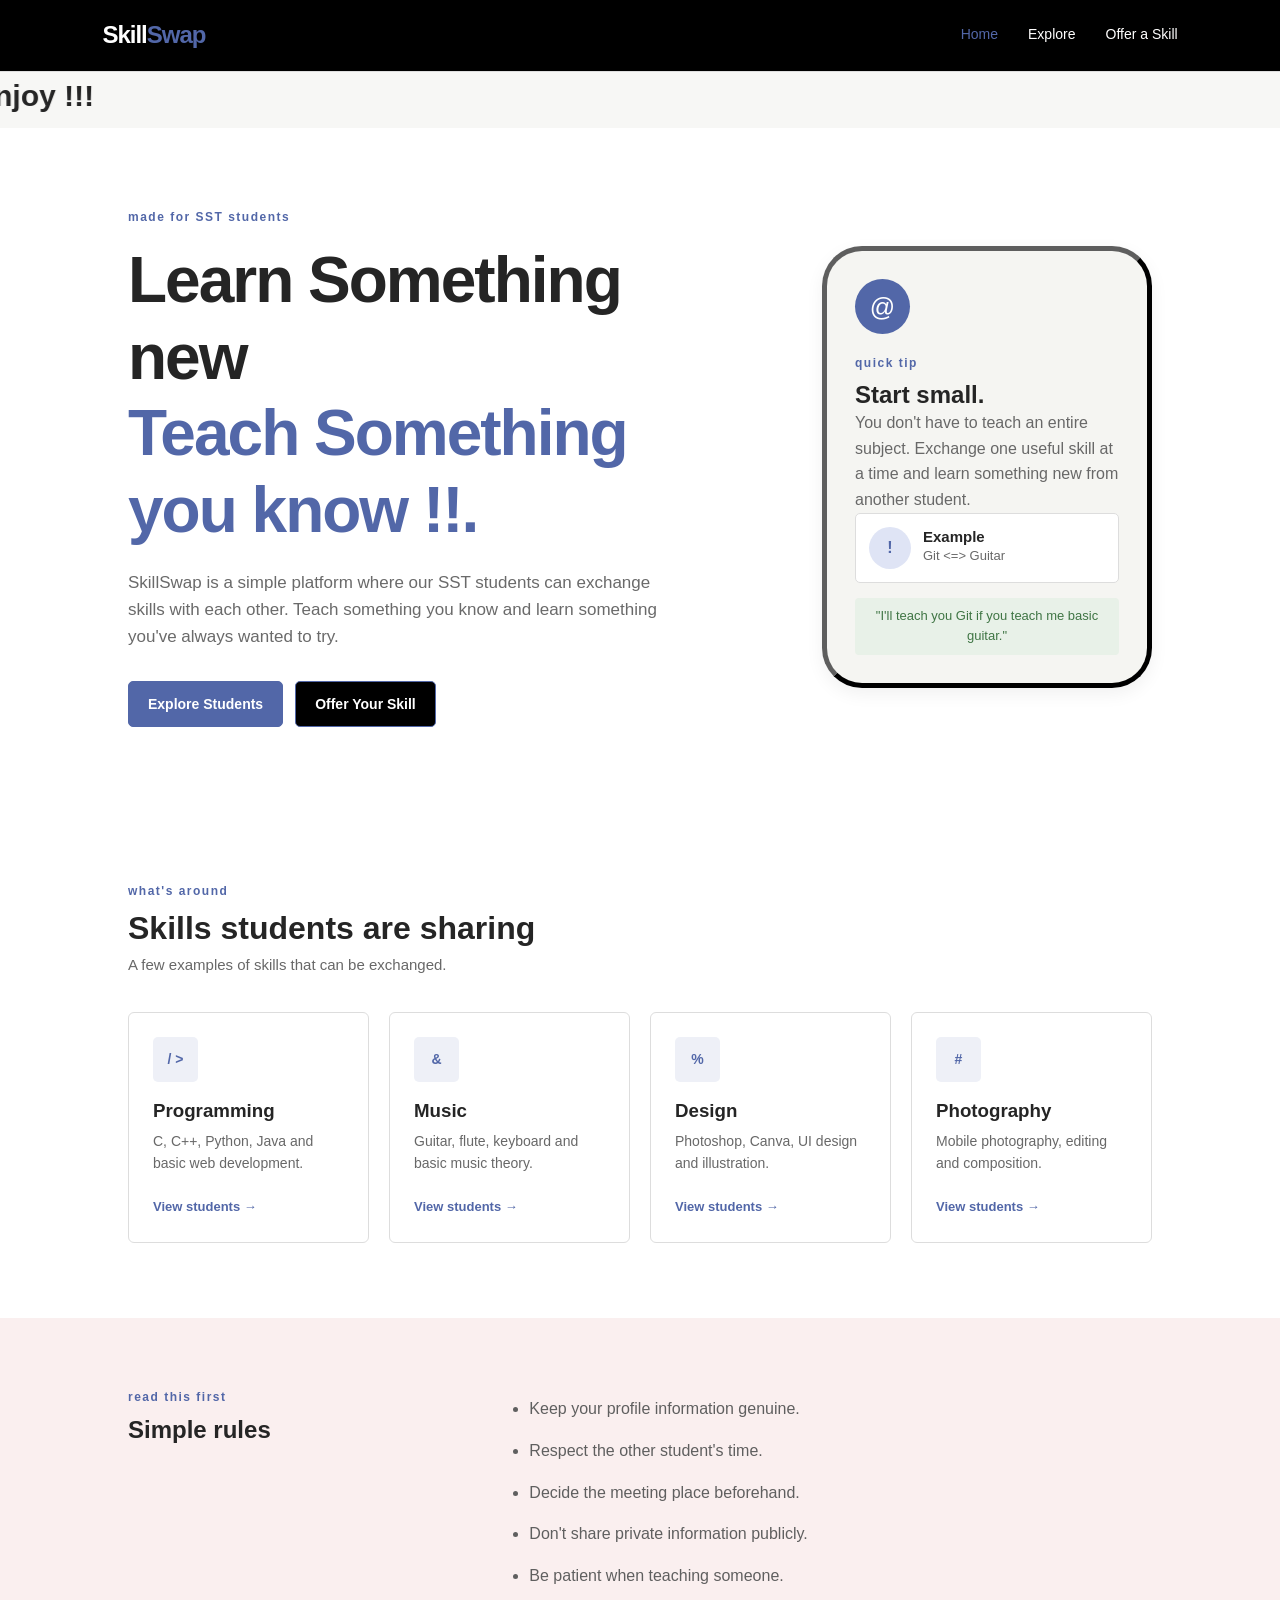
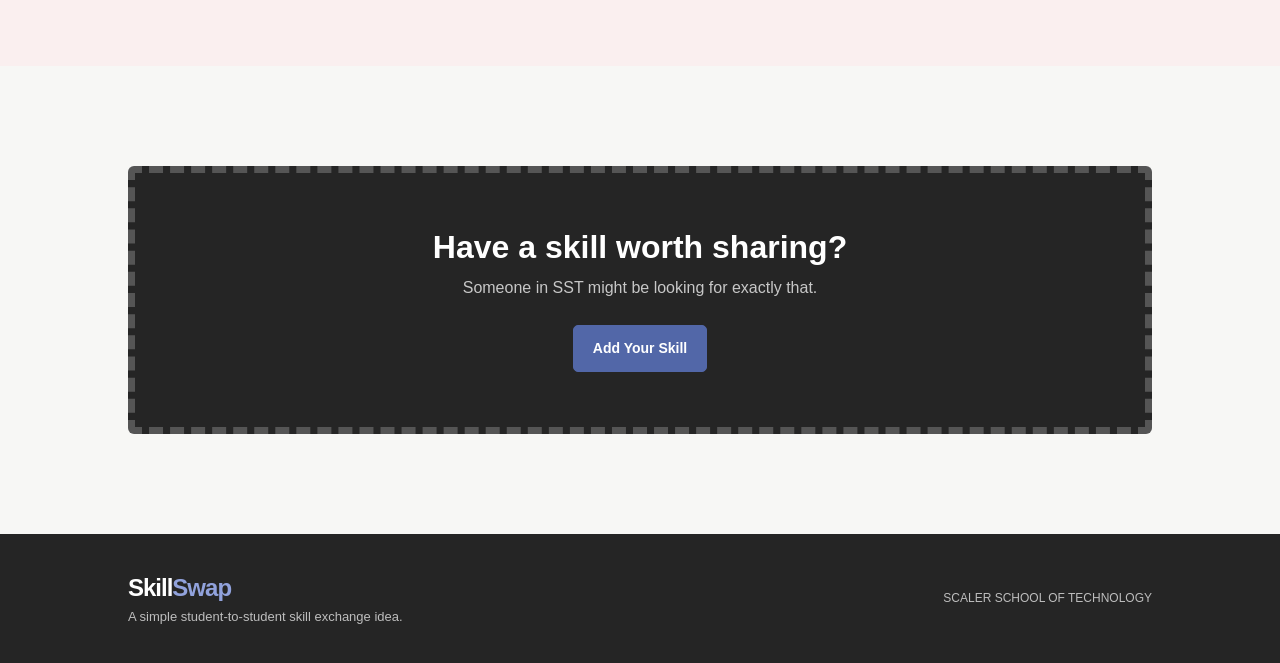
==== index.html @ c4bdd3e6 "Add files via upload" ====
<!DOCTYPE html>
<html lang="en">
<head>
    <meta charset="UTF-8">
    <meta name="viewport" content="width=device-width, initial-scale=1.0">
    <title>SkillSwap | Student Skill Exchange</title>
    <link rel="stylesheet" href="style.css">
</head>
<body>

    <header class="site-header">
        <div class="logo">Skill<span>Swap</span></div>
        <nav class="navigation">
            <a href="index.html" class="active">Home</a>
            <a href="explore.html">Explore</a>
            <a href="offer.html">Offer a Skill</a>
        </nav>
    </header>

    <main>
      <marquee direction="right" >
               Teach Learn & Enjoy !!!
             </marquee>
        <section class="hero">
            <div class="hero-text">
                
                <p class="small-title">made for SST students</p>
                <h1>
                    Learn Something new
                    <span>Teach Something you know !!.</span>
                </h1>
                <p class="intro">
                    SkillSwap is a simple platform where our SST students can exchange
                    skills with each other. Teach something you know and learn something
                    you've always wanted to try.
                </p>
                <div class="hero-links">
                    <a href="explore.html" class="button">Explore Students</a>
                    <a href="offer.html" class="button outline">Offer Your Skill</a>
                </div>
            </div>

            <div class="exchange-box">
                <div class="exchange-icon">@</div>
                <p class="small-title">quick tip</p>
                <h2>Start small.</h2>
                <p>
                    You don't have to teach an entire subject. Exchange one useful
                    skill at a time and learn something new from another student.
                </p>

                <div class="exchange-person">
                    <div class="avatar">!</div>
                    <div>
                        <h3>Example</h3>
                        <p>Git <=> Guitar</p>
                    </div>
                </div>

                <p class="match-text">"I'll teach you Git if you teach me basic guitar."</p>
            </div>
        </section>

        <!-- skill categories on the homepage -->
        <section class="section">
            <div class="section-title">
                <p class="small-title">what's around</p>
                <h2>Skills students are sharing</h2>
                <p>A few examples of skills that can be exchanged.</p>
            </div>

            <div class="skill-grid">
                <article class="skill-card">
                    <div class="skill-symbol">/ ></div>
                    <h3>Programming</h3>
                    <p>C, C++, Python, Java and basic web development.</p>
                    <a href="explore.html">View students →</a>
                </article>

                <article class="skill-card">
                    <div class="skill-symbol">&</div>
                    <h3>Music</h3>
                    <p>Guitar, flute, keyboard and basic music theory.</p>
                    <a href="explore.html">View students →</a>
                </article>

                <article class="skill-card">
                    <div class="skill-symbol">%</div>
                    <h3>Design</h3>
                    <p>Photoshop, Canva, UI design and illustration.</p>
                    <a href="explore.html">View students →</a>
                </article>

                <article class="skill-card">
                    <div class="skill-symbol">#</div>
                    <h3>Photography</h3>
                    <p>Mobile photography, editing and composition.</p>
                    <a href="explore.html">View students →</a>
                </article>
            </div>
        </section>

        <!-- rules -->
        <section class="rules-section">
            <div>
                <p class="small-title">read this first</p>
                <h2>Simple rules</h2>
            </div>
            <ul class="rules">
                <li>Keep your profile information genuine.</li>
                <li>Respect the other student's time.</li>
                <li>Decide the meeting place beforehand.</li>
                <li>Don't share private information publicly.</li>
                <li>Be patient when teaching someone.</li>
            </ul>
        </section>

        <!-- cta -->
        <section class="home-cta">
            <h2>Have a skill worth sharing?</h2>
            <p>Someone in SST might be looking for exactly that.</p>
            <a href="offer.html" class="button">Add Your Skill</a>
        </section>
    </main>

    <footer>
        <div class="footer-content">
            <div class="logo">Skill<span>Swap</span></div>
            <p>A simple student-to-student skill exchange idea.</p>
        </div>
        <p class="copyright">SCALER SCHOOL OF TECHNOLOGY</p>
    </footer>

</body>
</html>
---- style.css ----
/* reset */
* {
    margin: 0;
    padding: 0;
    box-sizing: border-box;
}

body {
    font-family: Arial, Helvetica, sans-serif;
    background-color: #f7f7f5;
    color: #252525;
    line-height: 1.6;
}

a {
    color: inherit;
}

h1, h2, h3 {
    line-height: 1.2;
}

p {
    color: #686868;
}

marquee{
    font-size:30px;
    font-weight: bolder;
}

.small-title {
    color: #5267a8;
    font-size: 12px;
    font-weight: bold;
    letter-spacing: 1.5px;
    margin-bottom: 8px;
}

/* header */
.site-header {
    height: 72px;
    padding: 0 8%;
    background-color: black;
    border-bottom: 1px solid #dedede;
    display: flex;
    align-items: center;
    justify-content: space-between;
    position: sticky;
}

.logo {
    font-size: 24px;
    font-weight: bold;
    letter-spacing: -1px;
    color: white;
}

.logo span {
    color: #5267a8;
}

.navigation {
    display: flex;
    gap: 30px;
}

.navigation a {
    text-decoration: none;
    color: #fffefe;
    font-size: 14px;
    padding: 25px 0;
    border-bottom: 2px solid transparent;
    transition: 0.2s;
}

.navigation a:hover {
    color: #5267a8;
}

.navigation a.active {
    color: #5267a8;
    
}

/* hero */
.hero {
    min-height: 580px;
    padding: 80px 10%;
    background-color: white;
    display: flex;
    align-items: center;
    justify-content: space-between;
    gap: 80px;
}

.hero-text {
    max-width: 600px;
}

.hero h1 {
    font-size: clamp(40px, 5vw, 64px);
    letter-spacing: -2px;
    margin: 15px 0 20px;
}

.hero h1 span {
    display: block;
    color: #5267a8;
}

.intro {
    max-width: 540px;
    font-size: 17px;
    color: #6a6a6a;
}

.hero-links {
    margin-top: 30px;
    display: flex;
    gap: 12px;
    flex-wrap: wrap;
}

.button {
    display: inline-block;
    padding: 11px 19px;
    background-color: #5267a8;
    color: white;
    text-decoration: none;
    border: 1px solid #5267a8;
    border-radius: 5px;
    font-size: 14px;
    font-weight: bold;
    transition: background-color 0.2s, transform 0.2s;
}

.button:hover {
    background-color: #40538c;

}

.button.outline {
    background-color: black;
    color: white;
}

.button.outline:hover {
    background-color: #27282b;
}

/* exchange card on the homepage */
.exchange-box {
    width: 330px;
    padding: 28px;
    background-color: #f5f5f2;
    border: 5px outset #0a0a0a;
    border-radius: 40px;
    box-shadow: 0 6px 18px rgba(0, 0, 0, 0.06);
}

.exchange-icon {
    width: 55px;
    height: 55px;
    display: flex;
    align-items: center;
    justify-content: center;
    background-color: #5267a8;
    color: white;
    border-radius: 50%;
    font-size: 25px;
    margin-bottom: 20px;
}

.exchange-person {
    display: flex;
    align-items: center;
    gap: 12px;
    background-color: white;
    border: 1px solid #ddd;
    padding: 13px;
    border-radius: 5px;
}

.exchange-person h3 {
    font-size: 15px;
}

.exchange-person p {
    font-size: 13px;
}

.avatar {
    width: 42px;
    height: 42px;
    border-radius: 50%;
    display: flex;
    align-items: center;
    justify-content: center;
    background-color: #dfe4f5;
    color: #5267a8;
    font-weight: bold;
}

.avatar.second {
    background-color: #f1dfd8;
    color: #a35e3d;
}

.match-text {
    margin-top: 15px;
    padding: 8px;
    background-color: #e8f1e8;
    color: #3f7544;
    text-align: center;
    border-radius: 4px;
    font-size: 13px;
}

/* generic section wrapper used across pages */
.section {
    padding: 75px 10%;
    background-color: white;
}

.section-title {
    margin-bottom: 35px;
    font-size: 15px;
    
}

.section-title h2 {
    font-size: 32px;
    margin-bottom: 5px;
}

/* skill cards on homepage */
.skill-grid {
    display: grid;
    grid-template-columns: repeat(4, 1fr);
    gap: 20px;
}

.skill-card {
    background-color: white;
    border: 1px solid #ddd;
    padding: 24px;
    border-radius: 6px;
    transition: transform 0.25s, box-shadow 0.25s;
}

.skill-card:hover {
    transform: translateY(-6px);
    box-shadow: 0 12px 25px rgba(0, 0, 0, 0.08);
}

.skill-symbol {
    width: 45px;
    height: 45px;
    display: flex;
    align-items: center;
    justify-content: center;
    background-color: #eef0f7;
    color: #5267a8;
    font-size: 14px;
    font-weight: bold;
    margin-bottom: 18px;
    border-radius: 5px;
}

.skill-card h3 {
    margin-bottom: 8px;
}

.skill-card p {
    font-size: 14px;
    margin-bottom: 18px;
}

.skill-card a {
    color: #5267a8;
    text-decoration: none;
    font-size: 13px;
    font-weight: bold;
}

.skill-card a:hover {
    text-decoration: underline;
}

/* leftover from an earlier "how it works" section, kept in case it comes back */
.how-section {
    padding: 75px 10%;
    background-color: #eeeeea;
}

.steps {
    list-style: none;
    display: flex;
    flex-direction: column;
    max-width: 800px;
    gap: 0;
}

.steps li {
    display: flex;
    gap: 25px;
    padding: 25px 0;
    border-bottom: 1px solid #d2d2ce;
}

.steps li:last-child {
    border-bottom: none;
}

.step-number {
    min-width: 45px;
    height: 45px;
    display: flex;
    align-items: center;
    justify-content: center;
    border: 1px solid #5267a8;
    color: #5267a8;
    border-radius: 50%;
    font-size: 12px;
    font-weight: bold;
}

.steps h3 {
    margin-bottom: 5px;
}

.steps p {
    font-size: 14px;
}

/* rules section */
.rules-section {
    padding: 70px 10%;
    display: grid;
    grid-template-columns: 1fr 2fr;
    gap: 60px;
    background-color: rgb(250, 239, 239);
}

.rules {
    padding-left: 20px;
}

.rules li {
    padding: 8px 0;
    color: #5f5f5f;
}

.home-cta {
    
    margin: 100px 10%;
    padding: 55px 30px;
    text-align: center;
    justify-content: center;
    background-color: #252525;
    color: white;
    border: 7px dashed #555;
    border-radius: 6px;
}

.home-cta h2 {
    font-size: 32px;
    margin-bottom: 8px;
}

.home-cta p {
    color: #c7c7c7;
    margin-bottom: 25px;
}

.page-heading {
    padding: 75px 10%;
    background-color: white;
    border-bottom: 1px solid #ddd;
}

.page-heading h1 {
    font-size: 46px;
    letter-spacing: -1px;
    margin: 10px 0;
}

.page-heading p:not(.small-title) {
    max-width: 650px;
}

.category-list {
    display: flex;
    flex-wrap: wrap;
    gap: 10px;
}

.category-list a {
    text-decoration: none;
    padding: 9px 15px;
    border: 1px solid #ccc;
    background-color: white;
    border-radius: 4px;
    font-size: 14px;
    transition: 0.2s;
}

.category-list a:hover {
    background-color: #5267a8;
    border-color: #5267a8;
    color: white;
}

.light-section {
    background-color: #eeeeea;
}

.student-grid {
    display: grid;
    grid-template-columns: repeat(2, 1fr);
    gap: 20px;
}

.student-card {
    background-color: white;
    border: 1px solid #d8d8d4;
    padding: 25px;
    border-radius: 6px;
    transition: transform 0.2s, border-color 0.2s;
}

.student-card:hover {
    transform: translateY(-4px);
    border-color: #5267a8;
}

.student-header {
    display: flex;
    align-items: center;
    gap: 15px;
    margin-bottom: 25px;
}

.large-avatar {
    width: 52px;
    height: 52px;
    border-radius: 50%;
    display: flex;
    align-items: center;
    justify-content: center;
    background-color: #dfe4f5;
    color: #5267a8;
    font-weight: bold;
    font-size: 18px;
}

.large-avatar.purple {
    background-color: #eadff0;
    color: #865d9c;
}

.large-avatar.orange {
    background-color: #f2e3d8;
    color: #a36840;
}

.large-avatar.green {
    background-color: #dcebdc;
    color: #47794b;
}

.student-header h3 {
    font-size: 17px;
}

.student-header p {
    font-size: 13px;
}

.student-skills {
    display: grid;
    grid-template-columns: 1fr 1fr;
    border-top: 1px solid #eee;
    border-bottom: 1px solid #eee;
    margin-bottom: 18px;
}

.student-skills div {
    padding: 15px 10px;
}

.student-skills div:first-child {
    border-right: 1px solid #eee;
}

.student-skills span {
    display: block;
    font-size: 10px;
    font-weight: bold;
    color: #888;
    letter-spacing: 1px;
    margin-bottom: 4px;
}

.student-skills strong {
    font-size: 14px;
}

.profile-link {
    color: #5267a8;
    text-decoration: none;
    font-size: 13px;
    font-weight: bold;
}

.profile-link:hover {
    text-decoration: underline;
}

.table-container {
    width: 100%;
    overflow-x: auto;
}

table {
    width: 100%;
    border-collapse: collapse;
    background-color: white;
    border: 1px solid #d7d7d3;
}

th, td {
    text-align: left;
    padding: 14px 16px;
    border-bottom: 1px solid #ddd;
    font-size: 14px;
}

th {
    background-color: #eeeeea;
    font-weight: bold;
    color: #444;
}

tbody tr:hover {
    background-color: #f5f6fa;
}

tbody tr:last-child td {
    border-bottom: none;
}

/* not used on any page right now, leaving it here from an earlier version */
.popular-section {
    padding: 60px 10%;
    background-color: white;
    display: grid;
    grid-template-columns: 1fr 2fr;
    gap: 50px;
}

.popular-list {
    display: grid;
    grid-template-columns: repeat(2, 1fr);
    gap: 10px;
    list-style-position: inside;
}

.popular-list li {
    padding: 10px;
    background-color: #f1f1ed;
    border-left: 3px solid #5267a8;
}

.form-section {
    padding: 75px 10%;
    display: grid;
    grid-template-columns: 1fr 1.6fr;
    gap: 70px;
    align-items: start;
}

.form-info {
    position: sticky;
    top: 30px;
}

.form-info h2 {
    font-size: 32px;
    margin: 10px 0 15px;
}

.form-tips {
    margin-top: 25px;
    padding-left: 20px;
}

.form-tips li {
    margin: 10px 0;
    color: #626262;
}

.skill-form {
    background-color: white;
    border: 1px solid #d9d9d5;
    padding: 30px;
    border-radius: 6px;
}

fieldset {
    border: none;
    margin-bottom: 30px;
}

legend {
    font-size: 19px;
    font-weight: bold;
    margin-bottom: 20px;
}

.form-row {
    display: flex;
    gap: 15px;
}

.form-row .form-group {
    width: 50%;
}

.form-group {
    margin-bottom: 20px;
}

.form-group label,
.form-label {
    display: block;
    font-size: 13px;
    font-weight: bold;
    margin-bottom: 7px;
    color: #444;
}

input[type="text"],
input[type="email"],
select,
textarea {
    width: 100%;
    padding: 11px 12px;
    border: 1px solid #ccc;
    border-radius: 4px;
    background-color: white;
    font-family: inherit;
    font-size: 14px;
    outline: none;
    transition: border-color 0.2s, box-shadow 0.2s;
}

input[type="text"]:focus,
input[type="email"]:focus,
select:focus,
textarea:focus {
    border-color: #5267a8;
    box-shadow: 0 0 0 3px #e9ecf5;
}

textarea {
    resize: vertical;
}

.radio-group,
.checkbox-group {
    display: flex;
    flex-wrap: wrap;
    gap: 18px;
}

.radio-group label,
.checkbox-group label {
    font-size: 14px;
    font-weight: normal;
    color: #555;
    display: flex;
    align-items: center;
    gap: 6px;
}

.agreement {
    padding: 15px;
    background-color: #f2f2ee;
    margin-bottom: 20px;
    font-size: 13px;
    color: #555;
}

.submit-button {
    width: 100%;
    padding: 13px;
    border: none;
    border-radius: 4px;
    background-color: #5267a8;
    color: white;
    font-size: 14px;
    font-weight: bold;
    cursor: pointer;
    transition: 0.2s;
}

.submit-button:hover {
    background-color: #40538c;
    transform: translateY(-2px);
}

footer {
    padding: 35px 10%;
    background-color: #252525;
    color: white;
    display: flex;
    align-items: center;
    justify-content: space-between;
}

footer .logo {
    color: white;
}

footer .logo span {
    color: #91a2dc;
}

footer p {
    color: #bdbdbd;
    font-size: 13px;
}

.copyright {
    font-size: 12px;
}

/* small screens */
@media (max-width: 900px) {
    .hero {
        flex-direction: column;
        align-items: flex-start;
        padding-top: 60px;
    }

    .exchange-box {
        width: 100%;
        max-width: 450px;
    }

    .skill-grid {
        grid-template-columns: repeat(2, 1fr);
    }

    .student-grid {
        grid-template-columns: 1fr;
    }

    .rules-section {
        grid-template-columns: 1fr;
        gap: 20px;
    }

    .popular-section {
        grid-template-columns: 1fr;
    }

    .form-section {
        grid-template-columns: 1fr;
        gap: 30px;
    }

    .form-info {
        position: static;
    }
}

@media (max-width: 650px) {
    .site-header {
        height: auto;
        padding: 18px 5%;
        flex-direction: column;
        gap: 15px;
    }

    .navigation {
        gap: 15px;
    }

    .navigation a {
        padding: 5px;
    }

    .hero {
        padding: 55px 5%;
    }

    .hero h1 {
        font-size: 42px;
    }

    .section,
    .how-section,
    .rules-section,
    .page-heading,
    .form-section {
        padding-left: 5%;
        padding-right: 5%;
    }

    .skill-grid {
        grid-template-columns: 1fr;
    }

    .form-row {
        flex-direction: column;
        gap: 0;
    }

    .form-row .form-group {
        width: 100%;
    }

    .student-skills {
        grid-template-columns: 1fr;
    }

    .student-skills div:first-child {
        border-right: none;
        border-bottom: 1px solid #eee;
    }

    footer {
        flex-direction: column;
        align-items: flex-start;
        gap: 15px;
        padding: 30px 5%;
    }
}
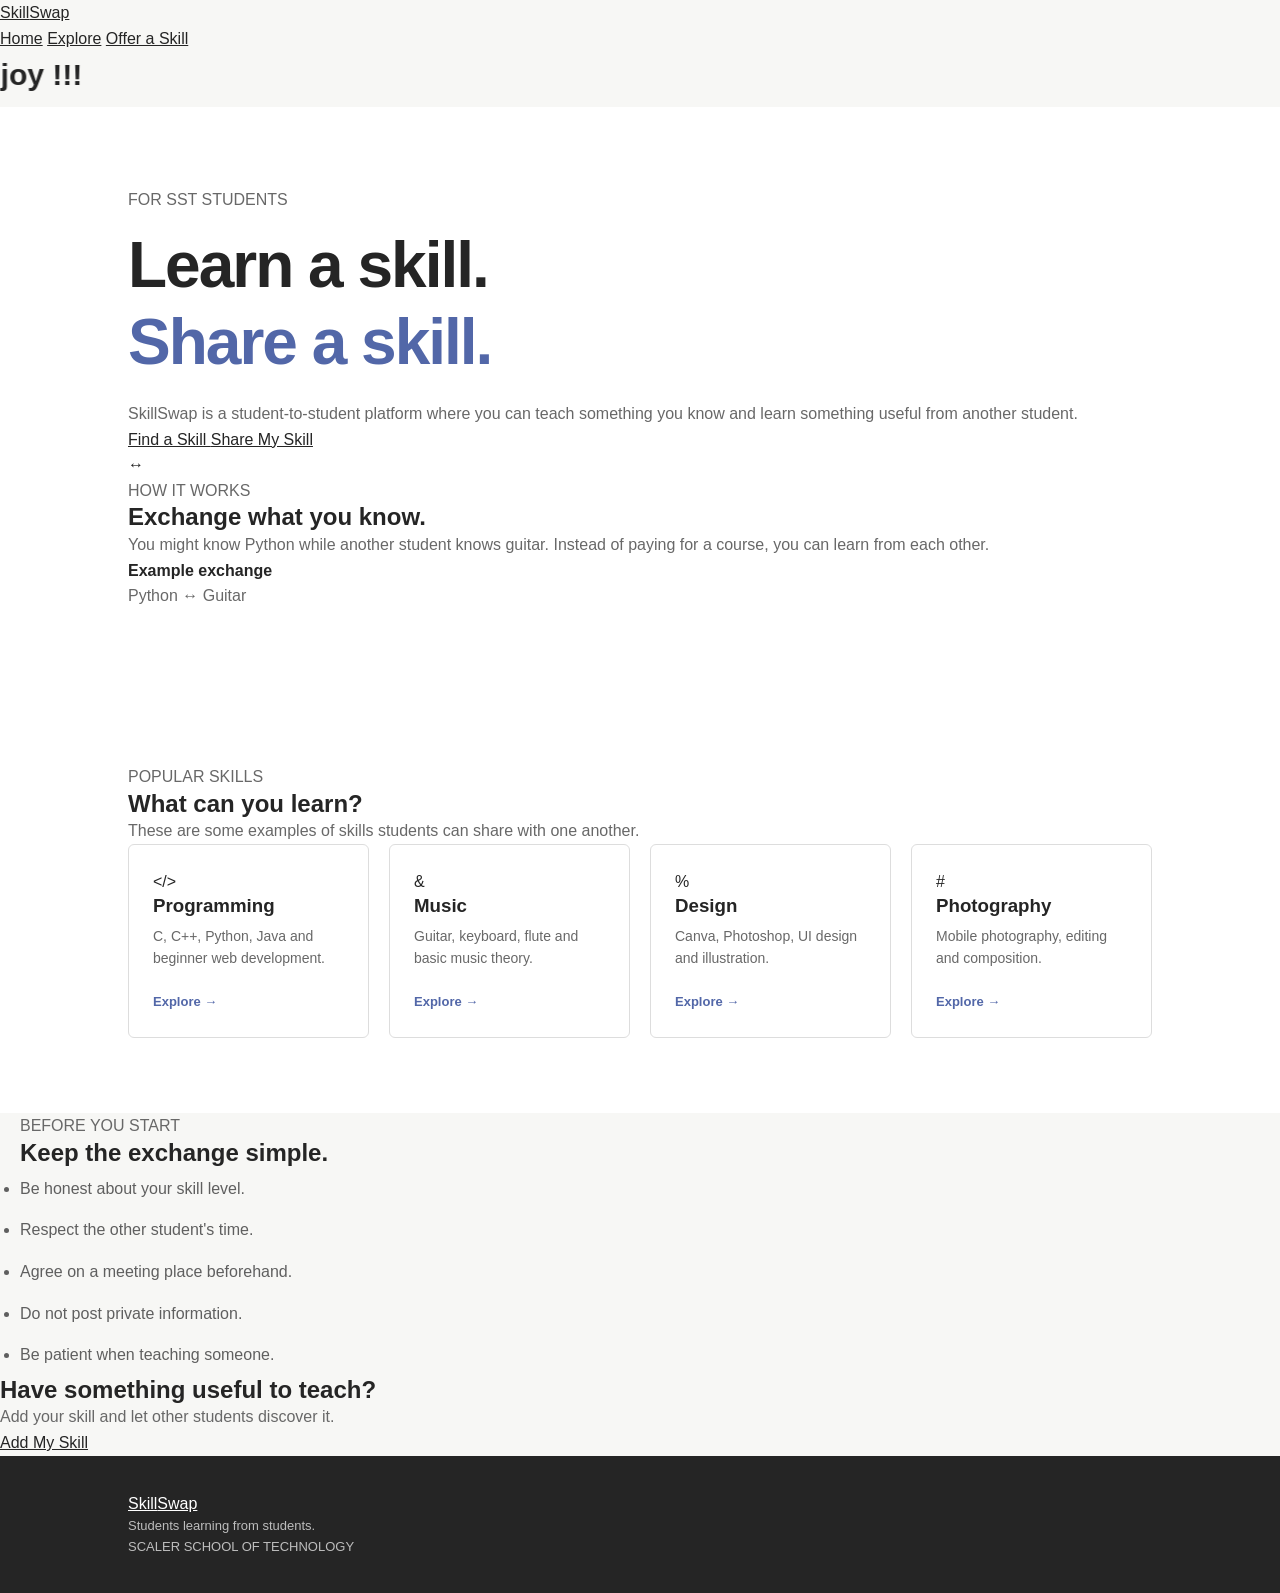
==== commit 65665f5c: "Update index.html" ====
--- a/index.html
+++ b/index.html
@@ -3,133 +3,183 @@
 <head>
     <meta charset="UTF-8">
     <meta name="viewport" content="width=device-width, initial-scale=1.0">
-    <title>SkillSwap | Student Skill Exchange</title>
+    <title>SkillSwap - Learn and Share</title>
     <link rel="stylesheet" href="style.css">
 </head>
+
 <body>
 
-    <header class="site-header">
-        <div class="logo">Skill<span>Swap</span></div>
-        <nav class="navigation">
-            <a href="index.html" class="active">Home</a>
+<header>
+    <div class="container nav-bar">
+        <a href="index.html" class="brand">Skill<span>Swap</span></a>
+
+        <nav>
+            <a href="index.html" class="current">Home</a>
             <a href="explore.html">Explore</a>
             <a href="offer.html">Offer a Skill</a>
         </nav>
-    </header>
+    </div>
+</header>
 
-    <main>
-      <marquee direction="right" >
+<main>
+<marquee direction="right" >
                Teach Learn & Enjoy !!!
              </marquee>
-        <section class="hero">
-            <div class="hero-text">
-                
-                <p class="small-title">made for SST students</p>
+    <section class="hero">
+        <div class="container hero-content">
+
+            <div class="hero-info">
+                <p class="label">FOR SST STUDENTS</p>
+
                 <h1>
-                    Learn Something new
-                    <span>Teach Something you know !!.</span>
+                    Learn a skill.
+                    <span>Share a skill.</span>
                 </h1>
-                <p class="intro">
-                    SkillSwap is a simple platform where our SST students can exchange
-                    skills with each other. Teach something you know and learn something
-                    you've always wanted to try.
+
+                <p class="hero-description">
+                    SkillSwap is a student-to-student platform where
+                    you can teach something you know and learn something
+                    useful from another student.
                 </p>
-                <div class="hero-links">
-                    <a href="explore.html" class="button">Explore Students</a>
-                    <a href="offer.html" class="button outline">Offer Your Skill</a>
+
+                <div class="buttons">
+                    <a href="explore.html" class="btn primary">
+                        Find a Skill
+                    </a>
+
+                    <a href="offer.html" class="btn secondary">
+                        Share My Skill
+                    </a>
                 </div>
             </div>
 
-            <div class="exchange-box">
-                <div class="exchange-icon">@</div>
-                <p class="small-title">quick tip</p>
-                <h2>Start small.</h2>
+            <div class="idea-card">
+                <div class="circle-icon">↔</div>
+
+                <p class="label">HOW IT WORKS</p>
+
+                <h2>Exchange what you know.</h2>
+
                 <p>
-                    You don't have to teach an entire subject. Exchange one useful
-                    skill at a time and learn something new from another student.
+                    You might know Python while another student knows
+                    guitar. Instead of paying for a course, you can
+                    learn from each other.
                 </p>
 
-                <div class="exchange-person">
-                    <div class="avatar">!</div>
-                    <div>
-                        <h3>Example</h3>
-                        <p>Git <=> Guitar</p>
-                    </div>
+                <div class="example">
+                    <strong>Example exchange</strong>
+                    <p>Python ↔ Guitar</p>
                 </div>
+            </div>
 
-                <p class="match-text">"I'll teach you Git if you teach me basic guitar."</p>
-            </div>
-        </section>
+        </div>
+    </section>
 
-        <!-- skill categories on the homepage -->
-        <section class="section">
-            <div class="section-title">
-                <p class="small-title">what's around</p>
-                <h2>Skills students are sharing</h2>
-                <p>A few examples of skills that can be exchanged.</p>
+
+    <section class="section">
+        <div class="container">
+
+            <div class="section-heading">
+                <p class="label">POPULAR SKILLS</p>
+                <h2>What can you learn?</h2>
+                <p>
+                    These are some examples of skills students can
+                    share with one another.
+                </p>
             </div>
 
             <div class="skill-grid">
+
                 <article class="skill-card">
-                    <div class="skill-symbol">/ ></div>
+                    <div class="card-icon">&lt;/&gt;</div>
                     <h3>Programming</h3>
-                    <p>C, C++, Python, Java and basic web development.</p>
-                    <a href="explore.html">View students →</a>
+                    <p>
+                        C, C++, Python, Java and beginner web development.
+                    </p>
+                    <a href="explore.html">Explore →</a>
                 </article>
 
                 <article class="skill-card">
-                    <div class="skill-symbol">&</div>
+                    <div class="card-icon">&</div>
                     <h3>Music</h3>
-                    <p>Guitar, flute, keyboard and basic music theory.</p>
-                    <a href="explore.html">View students →</a>
+                    <p>
+                        Guitar, keyboard, flute and basic music theory.
+                    </p>
+                    <a href="explore.html">Explore →</a>
                 </article>
 
                 <article class="skill-card">
-                    <div class="skill-symbol">%</div>
+                    <div class="card-icon">%</div>
                     <h3>Design</h3>
-                    <p>Photoshop, Canva, UI design and illustration.</p>
-                    <a href="explore.html">View students →</a>
+                    <p>
+                        Canva, Photoshop, UI design and illustration.
+                    </p>
+                    <a href="explore.html">Explore →</a>
                 </article>
 
                 <article class="skill-card">
-                    <div class="skill-symbol">#</div>
+                    <div class="card-icon">#</div>
                     <h3>Photography</h3>
-                    <p>Mobile photography, editing and composition.</p>
-                    <a href="explore.html">View students →</a>
+                    <p>
+                        Mobile photography, editing and composition.
+                    </p>
+                    <a href="explore.html">Explore →</a>
                 </article>
+
             </div>
-        </section>
+        </div>
+    </section>
 
-        <!-- rules -->
-        <section class="rules-section">
+
+    <section class="rules">
+        <div class="container rules-layout">
+
             <div>
-                <p class="small-title">read this first</p>
-                <h2>Simple rules</h2>
+                <p class="label">BEFORE YOU START</p>
+                <h2>Keep the exchange simple.</h2>
             </div>
-            <ul class="rules">
-                <li>Keep your profile information genuine.</li>
+
+            <ul>
+                <li>Be honest about your skill level.</li>
                 <li>Respect the other student's time.</li>
-                <li>Decide the meeting place beforehand.</li>
-                <li>Don't share private information publicly.</li>
+                <li>Agree on a meeting place beforehand.</li>
+                <li>Do not post private information.</li>
                 <li>Be patient when teaching someone.</li>
             </ul>
-        </section>
 
-        <!-- cta -->
-        <section class="home-cta">
-            <h2>Have a skill worth sharing?</h2>
-            <p>Someone in SST might be looking for exactly that.</p>
-            <a href="offer.html" class="button">Add Your Skill</a>
-        </section>
-    </main>
+        </div>
+    </section>
 
-    <footer>
-        <div class="footer-content">
-            <div class="logo">Skill<span>Swap</span></div>
-            <p>A simple student-to-student skill exchange idea.</p>
+
+    <section class="cta">
+        <div class="container">
+            <h2>Have something useful to teach?</h2>
+
+            <p>
+                Add your skill and let other students discover it.
+            </p>
+
+            <a href="offer.html" class="btn primary">
+                Add My Skill
+            </a>
         </div>
-        <p class="copyright">SCALER SCHOOL OF TECHNOLOGY</p>
-    </footer>
+    </section>
+
+</main>
+
+
+<footer>
+    <div class="container footer-content">
+        <div>
+            <a href="index.html" class="brand">
+                Skill<span>Swap</span>
+            </a>
+            <p>Students learning from students.</p>
+        </div>
+
+        <p>SCALER SCHOOL OF TECHNOLOGY</p>
+    </div>
+</footer>
 
 </body>
-</html>+</html>
